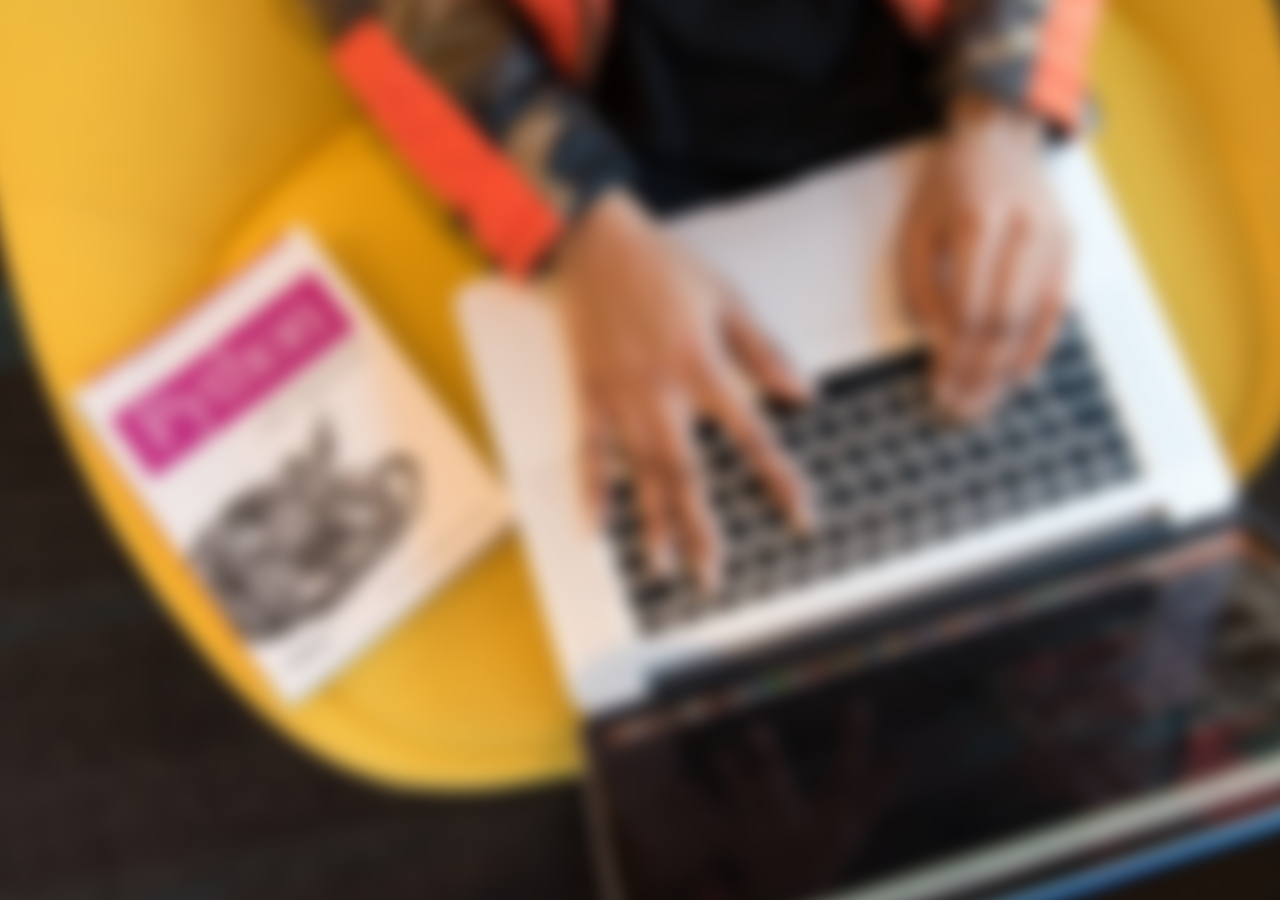
==== index.html @ a2d77fc5 "Ajuste e configuração do background" ====
<!DOCTYPE html>
<html lang="pt-br">
<head>
    <meta charset="UTF-8">
    <meta http-equiv="X-UA-Compatible" content="IE=edge">
    <meta name="viewport" content="width=device-width, initial-scale=1.0">
    <link rel="stylesheet" href="style.css">
    <title>WorkShop Gratuito - Primeiros passos com a programação</title>
</head>
<body>
    
</body>
</html>
---- style.css ----
* {
    margin: 0;
    padding: 0;
    box-sizing: border-box;
}

body {
    width: 100%;
    height: 100vh;
    background: url(imagens/blur.jpg);
    background-position: center center;
}
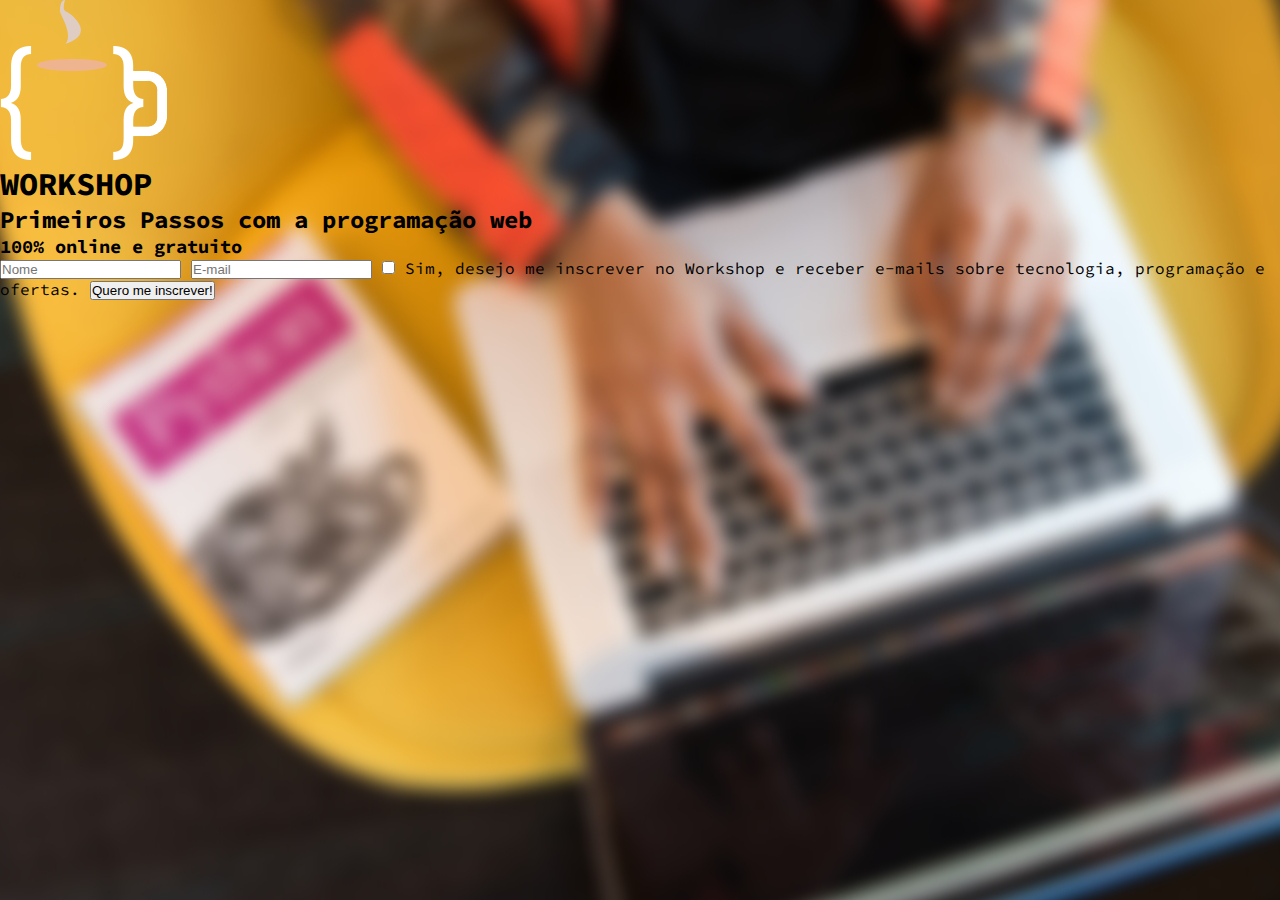
==== commit 5653249a: "Inserção dos elementos Html" ====
--- a/index.html
+++ b/index.html
@@ -1,13 +1,29 @@
 <!DOCTYPE html>
 <html lang="pt-br">
-<head>
-    <meta charset="UTF-8">
-    <meta http-equiv="X-UA-Compatible" content="IE=edge">
-    <meta name="viewport" content="width=device-width, initial-scale=1.0">
-    <link rel="stylesheet" href="style.css">
-    <title>WorkShop Gratuito - Primeiros passos com a programação</title>
-</head>
-<body>
-    
-</body>
+    <head>
+        <meta charset="UTF-8">
+        <meta http-equiv="X-UA-Compatible" content="IE=edge">
+        <meta name="viewport" content="width=device-width, initial-scale=1.0">
+        <link rel="stylesheet" href="style.css">
+        <title>WorkShop Gratuito - Primeiros passos com a programação</title>
+    </head>
+
+    <body>
+        <header>
+            <img src="imagens/logo.png" alt="workshop-logo">
+            <h1>WORKSHOP</h1>
+            <H2>Primeiros Passos com a programação web</H2>
+            <h3>100% online e gratuito</h3>
+        </header>
+
+        <form action="">
+            <input type="text" name="nome" placeholder="Nome" class="form_input">
+            <input type="email" name="email" placeholder="E-mail" class="form_input">
+            <label for="chekbox_label">
+                <input type="checkbox" name="ckeckbox" id="chekbox_label">
+                Sim, desejo me inscrever no Workshop e receber e-mails sobre tecnologia, programação e ofertas.
+            </label>
+            <input type="submit" value="Quero me inscrever!">
+        </form>
+    </body>
 </html>--- a/style.css
+++ b/style.css
@@ -1,3 +1,7 @@
+/* ---- GOOGLE FONTS ---- */
+@import url('https://fonts.googleapis.com/css2?family=Source+Code+Pro:wght@600;900&display=swap');
+
+/* ---- RESET CSS ---- */
 * {
     margin: 0;
     padding: 0;
@@ -9,4 +13,6 @@
     height: 100vh;
     background: url(imagens/blur.jpg);
     background-position: center center;
+    font-family: 'Source Code Pro', monospace;
+    color: black
 }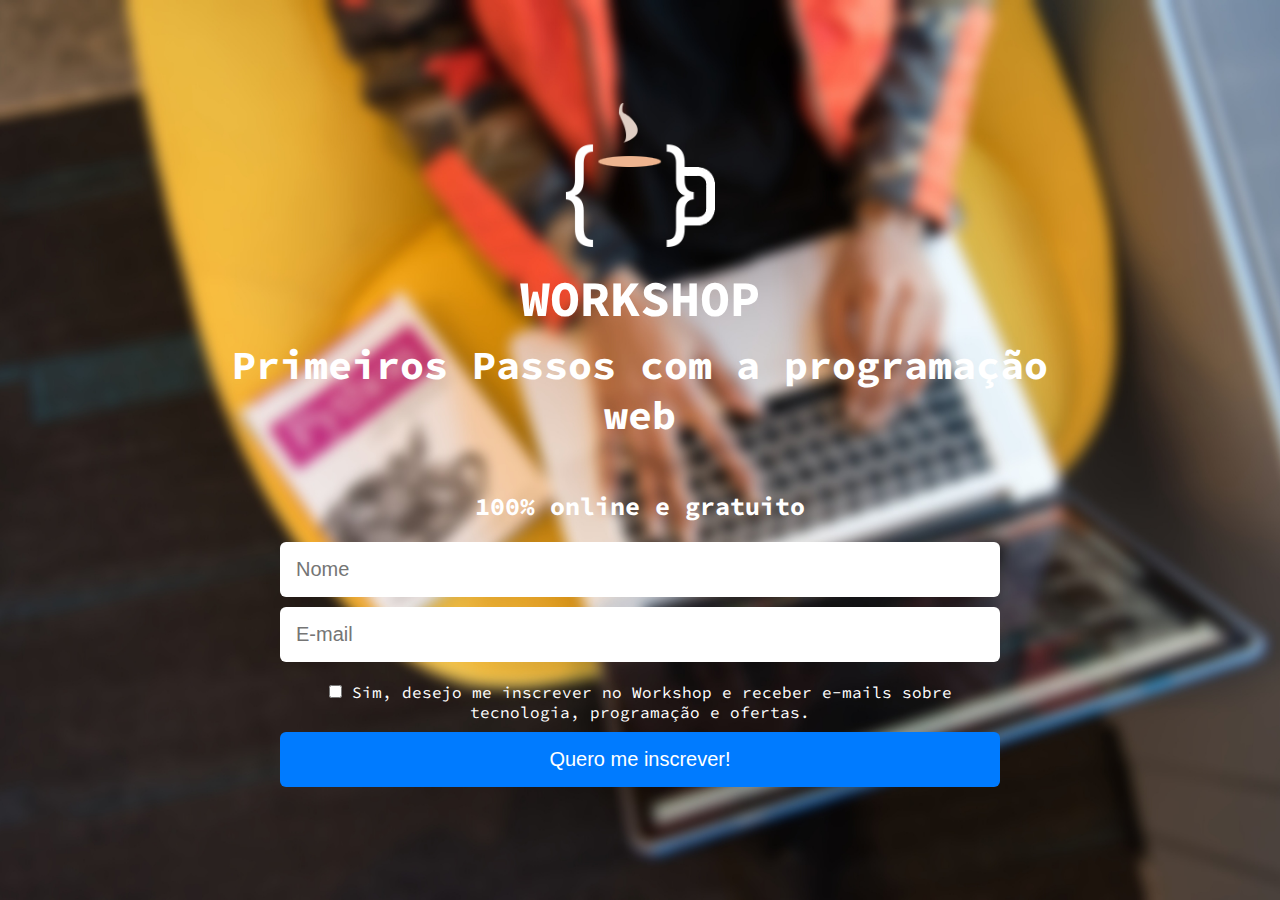
==== commit 2630c68d: "Finalização do CSS" ====
--- a/index.html
+++ b/index.html
@@ -9,21 +9,28 @@
     </head>
 
     <body>
-        <header>
-            <img src="imagens/logo.png" alt="workshop-logo">
-            <h1>WORKSHOP</h1>
-            <H2>Primeiros Passos com a programação web</H2>
-            <h3>100% online e gratuito</h3>
-        </header>
+        <div class="conteudo">
 
-        <form action="">
-            <input type="text" name="nome" placeholder="Nome" class="form_input">
-            <input type="email" name="email" placeholder="E-mail" class="form_input">
-            <label for="chekbox_label">
-                <input type="checkbox" name="ckeckbox" id="chekbox_label">
-                Sim, desejo me inscrever no Workshop e receber e-mails sobre tecnologia, programação e ofertas.
-            </label>
-            <input type="submit" value="Quero me inscrever!">
-        </form>
+            <header class="cabecalho">
+                <img src="imagens/logo.png" alt="workshop-logo">
+
+                <h1>WORKSHOP</h1>
+                <h2>Primeiros Passos com a programação web</H2>
+                <h3>100% online e gratuito</h3>
+            </header>
+    
+            <form action="" method="get" class="formulario">
+                <input type="text" name="nome" placeholder="Nome" class="form_input">
+                <input type="email" name="email" placeholder="E-mail" class="form_input">
+
+                <label for="chekbox_label" class="label_checkbox">
+                    <input type="checkbox" name="ckeckbox" id="chekbox_label">
+                    Sim, desejo me inscrever no Workshop e receber e-mails sobre tecnologia, programação e ofertas.
+                </label>
+
+                <input type="submit" value="Quero me inscrever!" class="submit_button">
+            </form>
+
+        </div>
     </body>
 </html>--- a/style.css
+++ b/style.css
@@ -9,10 +9,72 @@
 }
 
 body {
+    display: flex;
+    align-items: center;
     width: 100%;
     height: 100vh;
     background: url(imagens/blur.jpg);
     background-position: center center;
+    background-size: cover;
+    background-repeat: no-repeat;
     font-family: 'Source Code Pro', monospace;
-    color: black
+    color: white
+}
+
+.conteudo, .cabecalho, .formulario {
+    display: flex;
+    flex-direction: column;
+    align-items: center;
+    text-align: center;
+}
+
+.conteudo {
+    max-width: 900px;
+    margin: 0 auto;
+}
+
+.cabecalho {
+    padding: 0 11px;
+}
+
+.cabecalho img {
+    width: 150px;
+    margin-bottom: 20px;
+}
+
+.cabecalho h1 {
+    font-size: 50px;
+    margin-bottom: 10px;
+}
+
+.cabecalho h2 {
+    font-size: 40px;
+    margin-bottom: 50px;
+}
+
+.cabecalho h3 {
+    font-size: 25px;
+    margin-bottom: 20px;
+}
+
+.formulario .form_input, .submit_button {
+    display: block;
+    width: 80%;
+    outline: none;
+    border: none;
+    padding: 16px;
+    margin: 0 auto 10px auto;
+    border-radius: 6px;
+    font-size: 20px;
+}
+
+.formulario .label_checkbox {
+    display: block;
+    width: 80%;
+    margin: 10px auto;
+}
+
+.formulario .submit_button {
+    background-color: #007bff;
+    color: white;
 }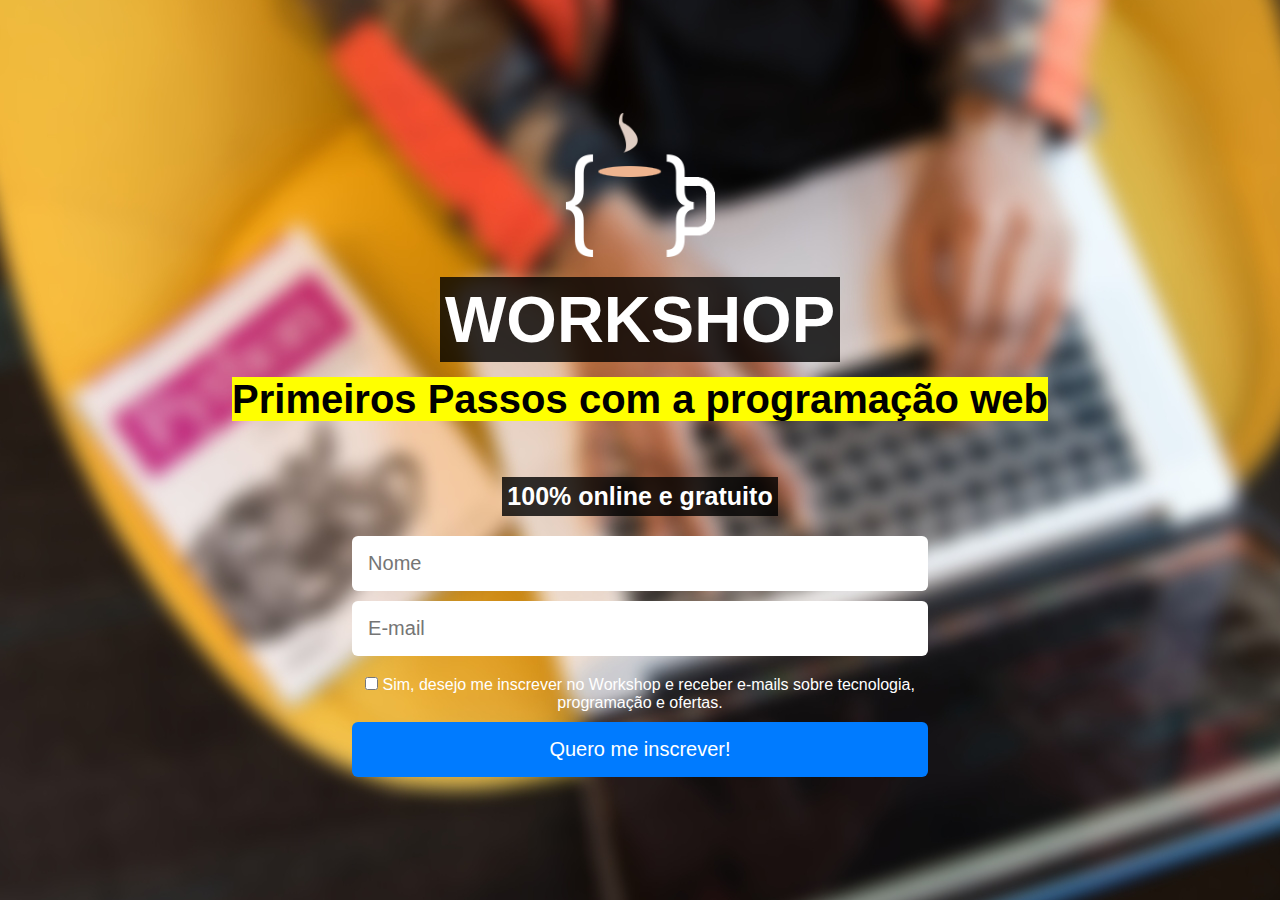
==== commit 99aa54cf: "Atualização do desing da página de captura" ====
--- a/index.html
+++ b/index.html
@@ -15,7 +15,7 @@
                 <img src="imagens/logo.png" alt="workshop-logo">
 
                 <h1>WORKSHOP</h1>
-                <h2>Primeiros Passos com a programação web</H2>
+                <h2><mark>Primeiros Passos com a programação web</mark></H2>
                 <h3>100% online e gratuito</h3>
             </header>
     
--- a/style.css
+++ b/style.css
@@ -8,16 +8,20 @@
     box-sizing: border-box;
 }
 
+mark {
+    background-color: yellow;    
+    color: black;
+}
+
 body {
     display: flex;
     align-items: center;
     width: 100%;
-    height: 100vh;
+    height:100vh;
     background: url(imagens/blur.jpg);
     background-position: center center;
-    background-size: cover;
     background-repeat: no-repeat;
-    font-family: 'Source Code Pro', monospace;
+    font-family:  'Lato', sans-serif;
     color: white
 }
 
@@ -43,18 +47,25 @@
 }
 
 .cabecalho h1 {
-    font-size: 50px;
+    font-size: 65px;
     margin-bottom: 10px;
+    background-color: rgba(0, 0, 0, 0.8);
+    padding: 5px;
 }
 
 .cabecalho h2 {
     font-size: 40px;
     margin-bottom: 50px;
+    padding: 5px;
+    display: inline;
+    position: relative;
 }
 
 .cabecalho h3 {
     font-size: 25px;
     margin-bottom: 20px;
+    background-color: rgba(0, 0, 0, 0.8);
+    padding: 5px;
 }
 
 .formulario .form_input, .submit_button {
